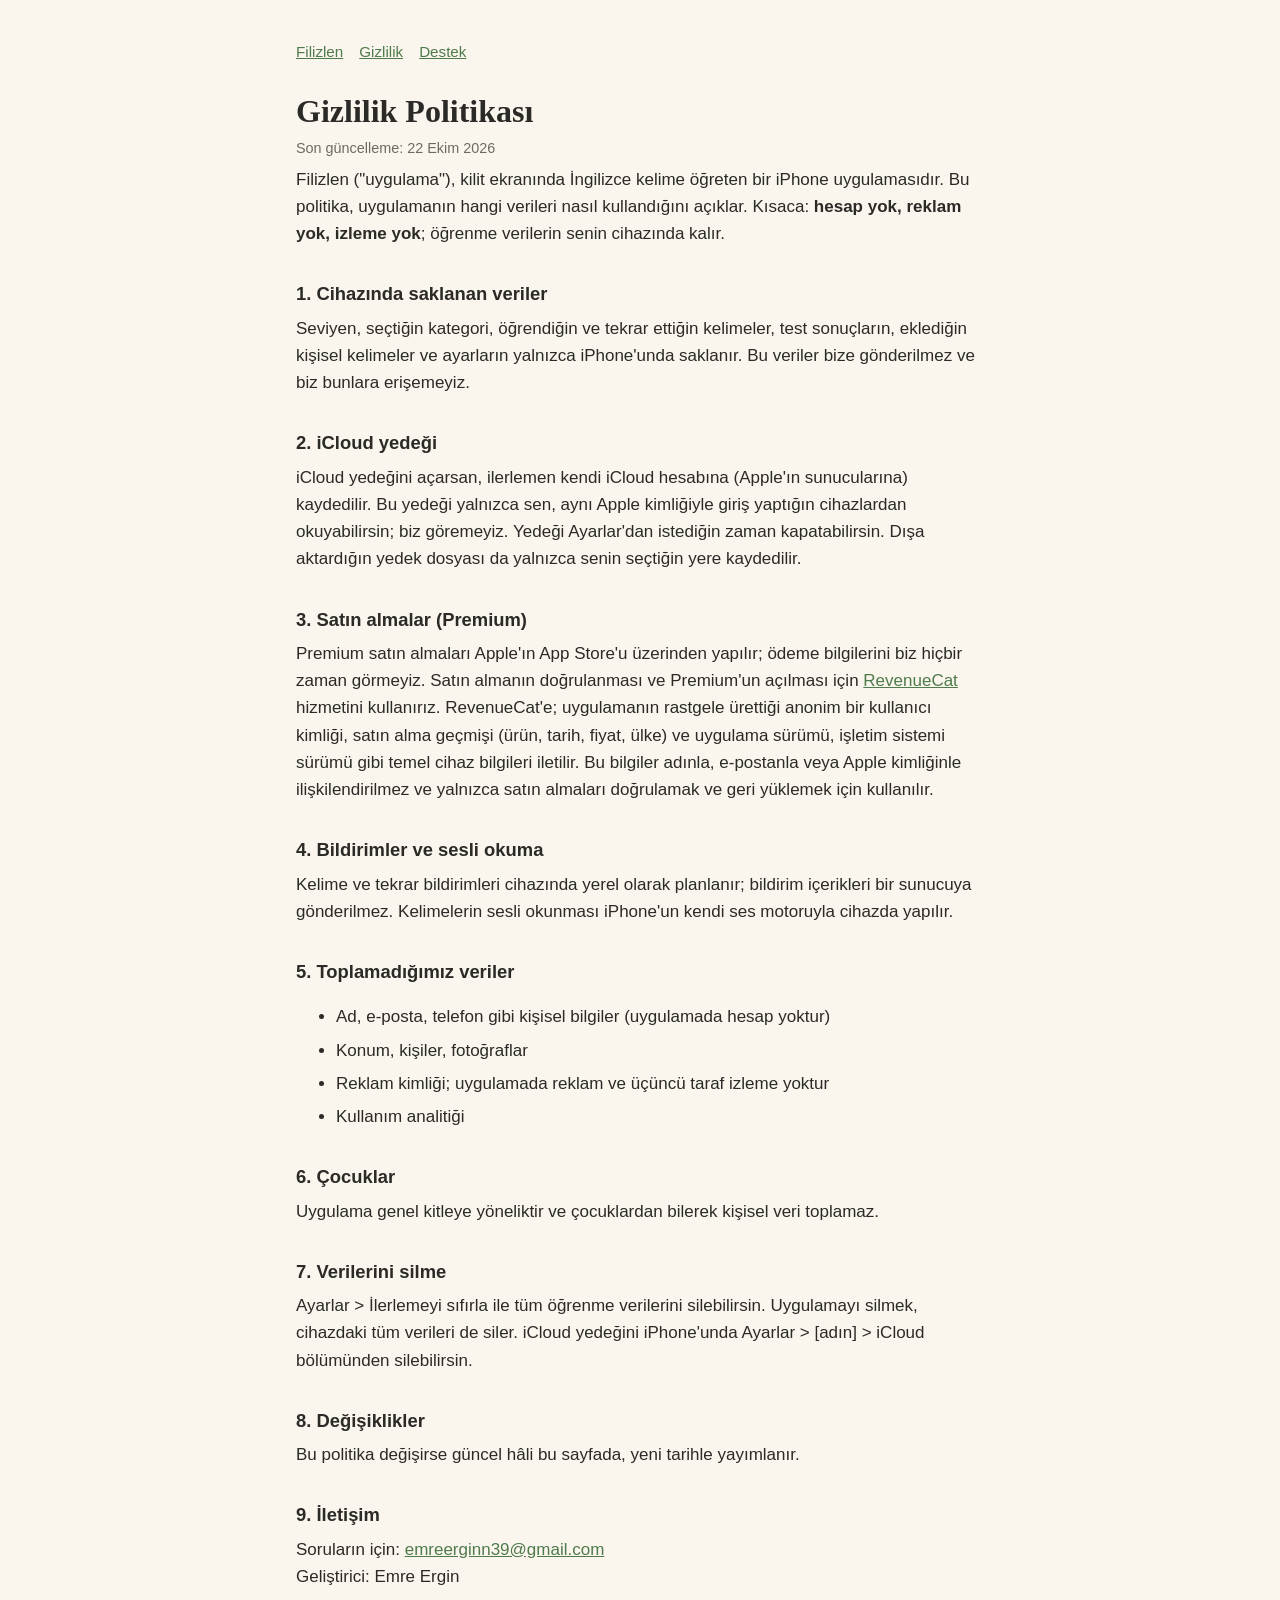
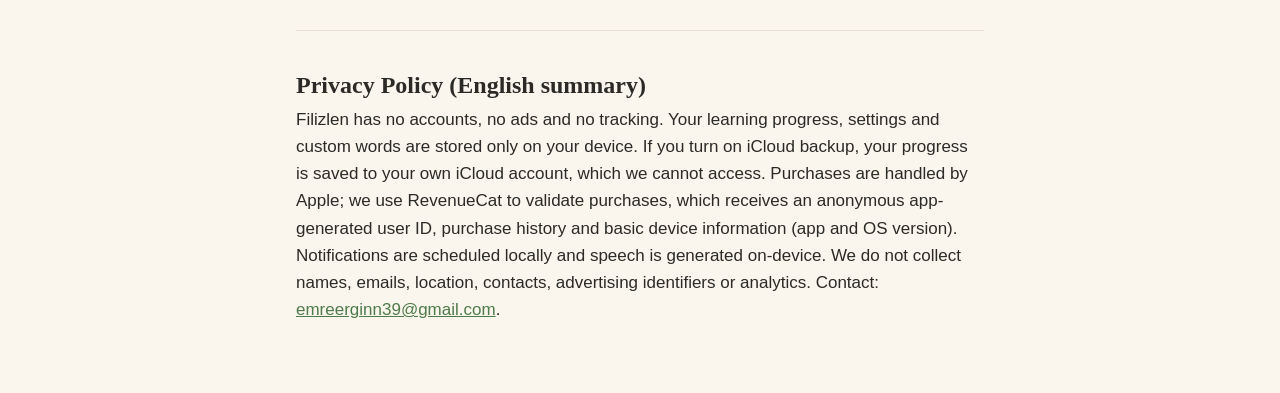
==== gizlilik.html @ adc51e2f "Gizlilik politikası, destek ve tanıtım sayfaları" ====
<!doctype html>
<html lang="tr">
<head>
<meta charset="utf-8">
<meta name="viewport" content="width=device-width,initial-scale=1">
<title>Filizlen · Gizlilik Politikası</title>
<link rel="stylesheet" href="style.css">
</head>
<body>
<main>
<nav><a href="index.html">Filizlen</a><a href="gizlilik.html">Gizlilik</a><a href="destek.html">Destek</a></nav>
<h1>Gizlilik Politikası</h1>
<p class="muted">Son güncelleme: 22 Ekim 2026</p>

<p>Filizlen ("uygulama"), kilit ekranında İngilizce kelime öğreten bir iPhone uygulamasıdır. Bu politika, uygulamanın hangi verileri nasıl kullandığını açıklar. Kısaca: <strong>hesap yok, reklam yok, izleme yok</strong>; öğrenme verilerin senin cihazında kalır.</p>

<h2>1. Cihazında saklanan veriler</h2>
<p>Seviyen, seçtiğin kategori, öğrendiğin ve tekrar ettiğin kelimeler, test sonuçların, eklediğin kişisel kelimeler ve ayarların yalnızca iPhone'unda saklanır. Bu veriler bize gönderilmez ve biz bunlara erişemeyiz.</p>

<h2>2. iCloud yedeği</h2>
<p>iCloud yedeğini açarsan, ilerlemen kendi iCloud hesabına (Apple'ın sunucularına) kaydedilir. Bu yedeği yalnızca sen, aynı Apple kimliğiyle giriş yaptığın cihazlardan okuyabilirsin; biz göremeyiz. Yedeği Ayarlar'dan istediğin zaman kapatabilirsin. Dışa aktardığın yedek dosyası da yalnızca senin seçtiğin yere kaydedilir.</p>

<h2>3. Satın almalar (Premium)</h2>
<p>Premium satın almaları Apple'ın App Store'u üzerinden yapılır; ödeme bilgilerini biz hiçbir zaman görmeyiz. Satın almanın doğrulanması ve Premium'un açılması için <a href="https://www.revenuecat.com/privacy">RevenueCat</a> hizmetini kullanırız. RevenueCat'e; uygulamanın rastgele ürettiği anonim bir kullanıcı kimliği, satın alma geçmişi (ürün, tarih, fiyat, ülke) ve uygulama sürümü, işletim sistemi sürümü gibi temel cihaz bilgileri iletilir. Bu bilgiler adınla, e-postanla veya Apple kimliğinle ilişkilendirilmez ve yalnızca satın almaları doğrulamak ve geri yüklemek için kullanılır.</p>

<h2>4. Bildirimler ve sesli okuma</h2>
<p>Kelime ve tekrar bildirimleri cihazında yerel olarak planlanır; bildirim içerikleri bir sunucuya gönderilmez. Kelimelerin sesli okunması iPhone'un kendi ses motoruyla cihazda yapılır.</p>

<h2>5. Toplamadığımız veriler</h2>
<ul>
<li>Ad, e-posta, telefon gibi kişisel bilgiler (uygulamada hesap yoktur)</li>
<li>Konum, kişiler, fotoğraflar</li>
<li>Reklam kimliği; uygulamada reklam ve üçüncü taraf izleme yoktur</li>
<li>Kullanım analitiği</li>
</ul>

<h2>6. Çocuklar</h2>
<p>Uygulama genel kitleye yöneliktir ve çocuklardan bilerek kişisel veri toplamaz.</p>

<h2>7. Verilerini silme</h2>
<p>Ayarlar &gt; İlerlemeyi sıfırla ile tüm öğrenme verilerini silebilirsin. Uygulamayı silmek, cihazdaki tüm verileri de siler. iCloud yedeğini iPhone'unda Ayarlar &gt; [adın] &gt; iCloud bölümünden silebilirsin.</p>

<h2>8. Değişiklikler</h2>
<p>Bu politika değişirse güncel hâli bu sayfada, yeni tarihle yayımlanır.</p>

<h2>9. İletişim</h2>
<p>Soruların için: <a href="mailto:emreerginn39@gmail.com">emreerginn39@gmail.com</a><br>Geliştirici: Emre Ergin</p>

<hr>
<h1 lang="en" style="font-size:1.5rem">Privacy Policy (English summary)</h1>
<div lang="en">
<p>Filizlen has no accounts, no ads and no tracking. Your learning progress, settings and custom words are stored only on your device. If you turn on iCloud backup, your progress is saved to your own iCloud account, which we cannot access. Purchases are handled by Apple; we use RevenueCat to validate purchases, which receives an anonymous app-generated user ID, purchase history and basic device information (app and OS version). Notifications are scheduled locally and speech is generated on-device. We do not collect names, emails, location, contacts, advertising identifiers or analytics. Contact: <a href="mailto:emreerginn39@gmail.com">emreerginn39@gmail.com</a>.</p>
</div>
</main>
</body>
</html>
---- style.css ----
:root{--bg:#faf6ee;--text:#2b2a26;--muted:#6f6a60;--accent:#4f7a4a;--line:#e6dfd1}
@media (prefers-color-scheme:dark){:root{--bg:#1c1d1a;--text:#ece8df;--muted:#a8a294;--accent:#8fbf86;--line:#34352f}}
*{box-sizing:border-box}
body{margin:0;background:var(--bg);color:var(--text);font:17px/1.6 -apple-system,BlinkMacSystemFont,"Segoe UI",Roboto,sans-serif}
main{max-width:720px;margin:0 auto;padding:40px 16px 64px}
h1{font-family:Georgia,serif;font-size:2rem;line-height:1.2;margin:0 0 4px}
h2{font-size:1.15rem;margin:32px 0 6px}
p,li{margin:6px 0}
.muted{color:var(--muted);font-size:.9rem}
a{color:var(--accent)}
nav{display:flex;gap:16px;flex-wrap:wrap;margin-bottom:28px;font-size:.95rem}
hr{border:0;border-top:1px solid var(--line);margin:40px 0}
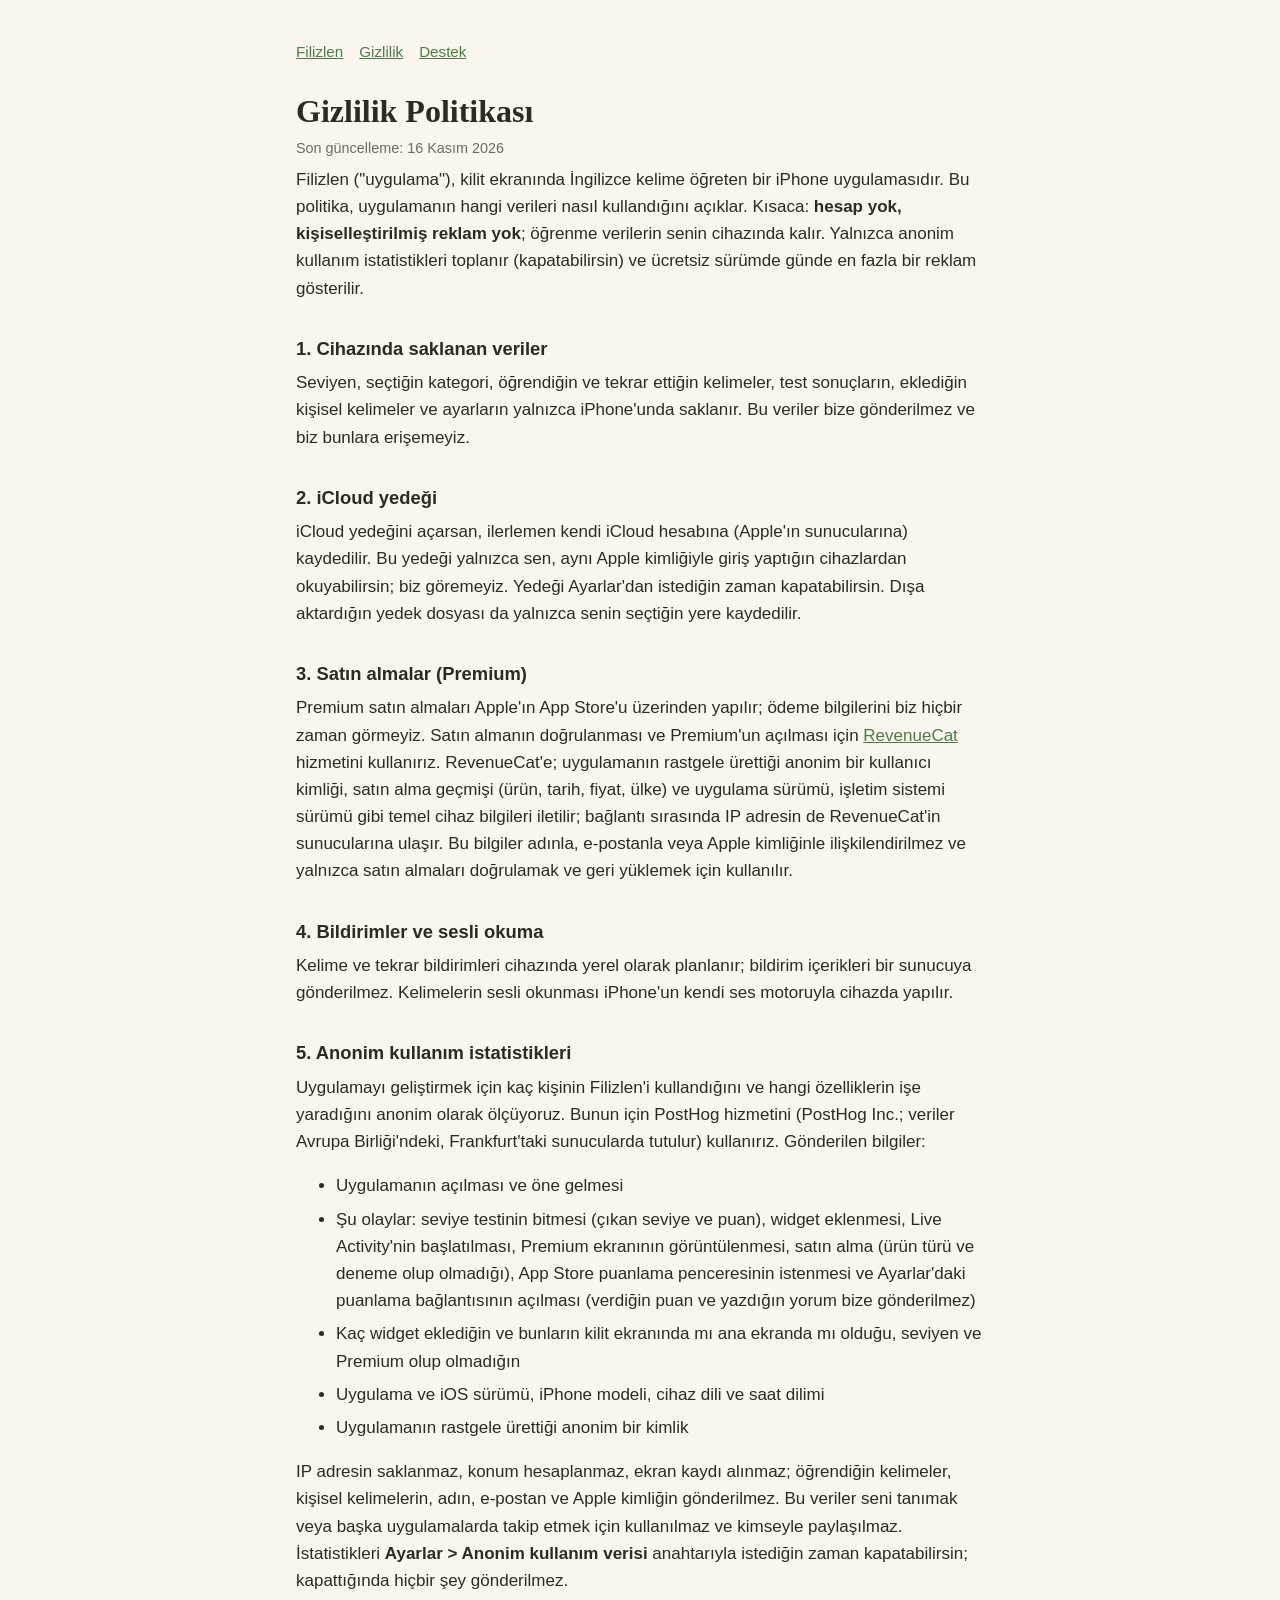
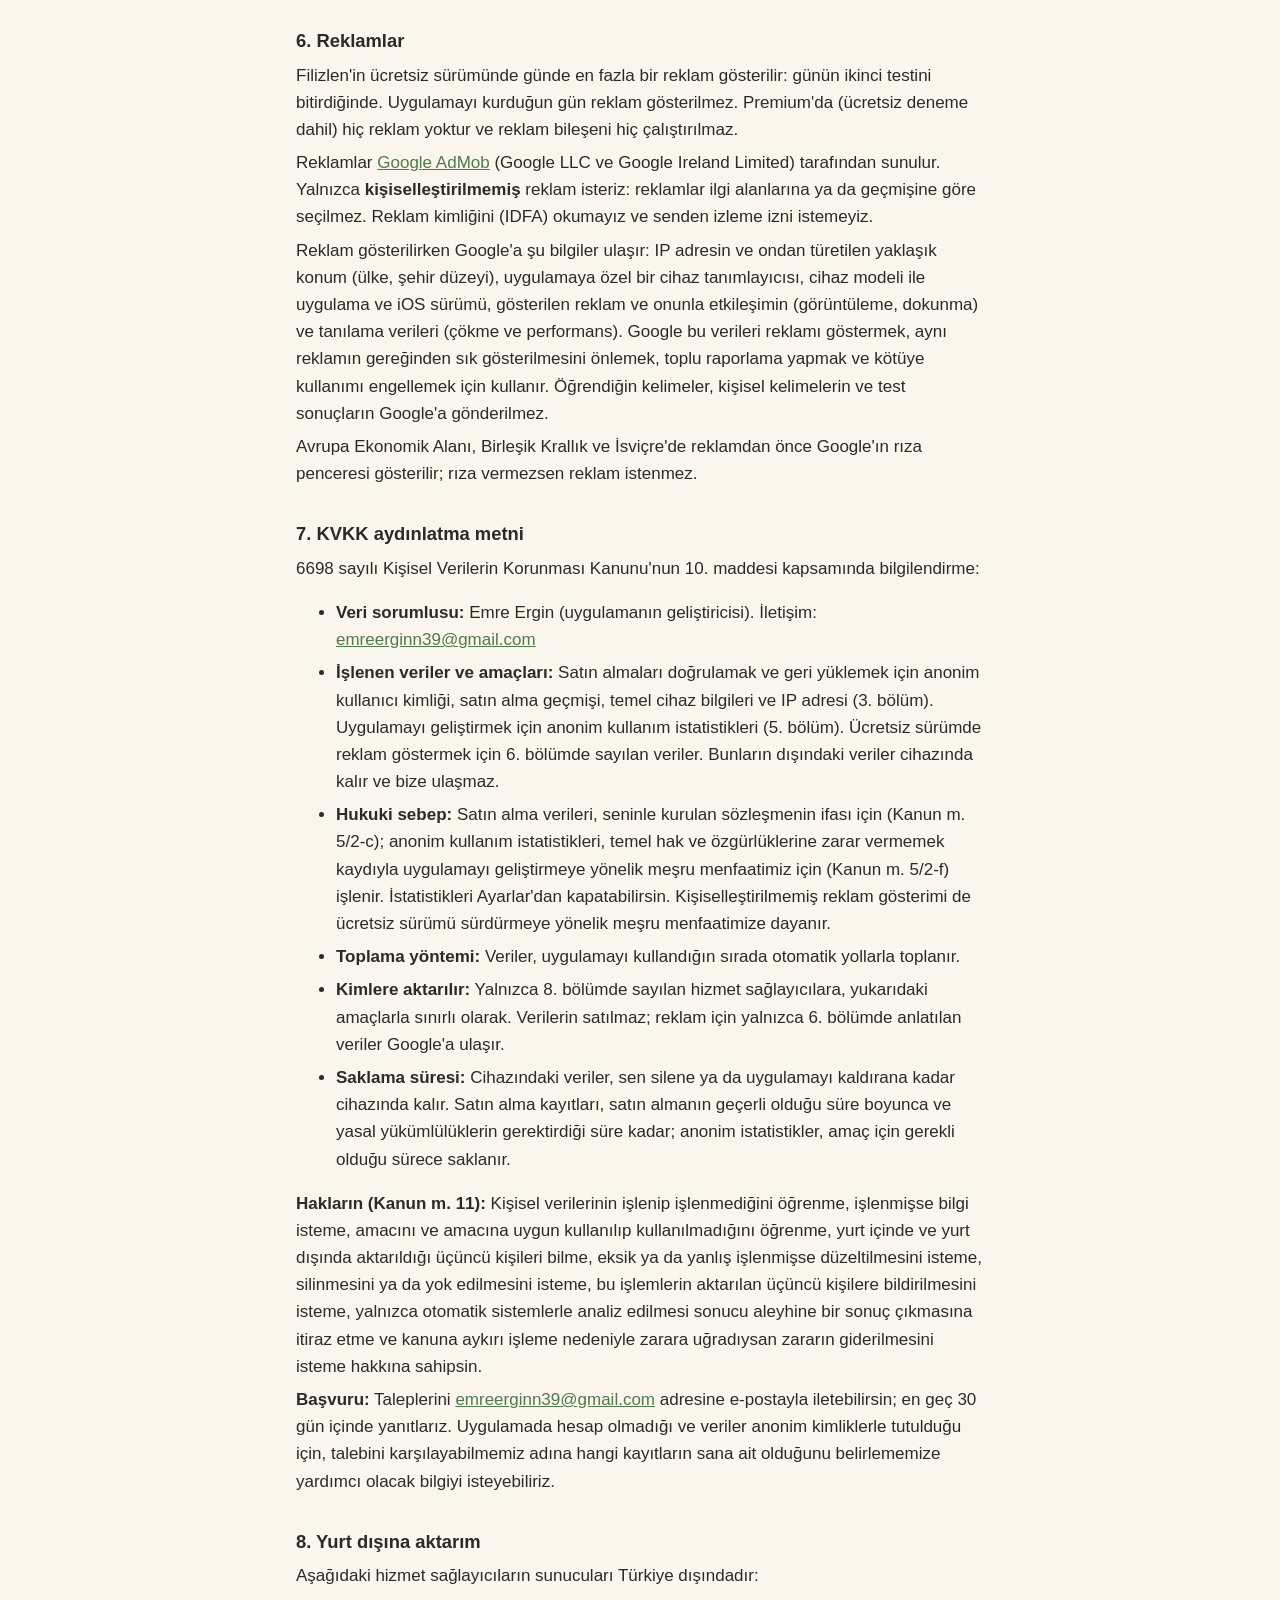
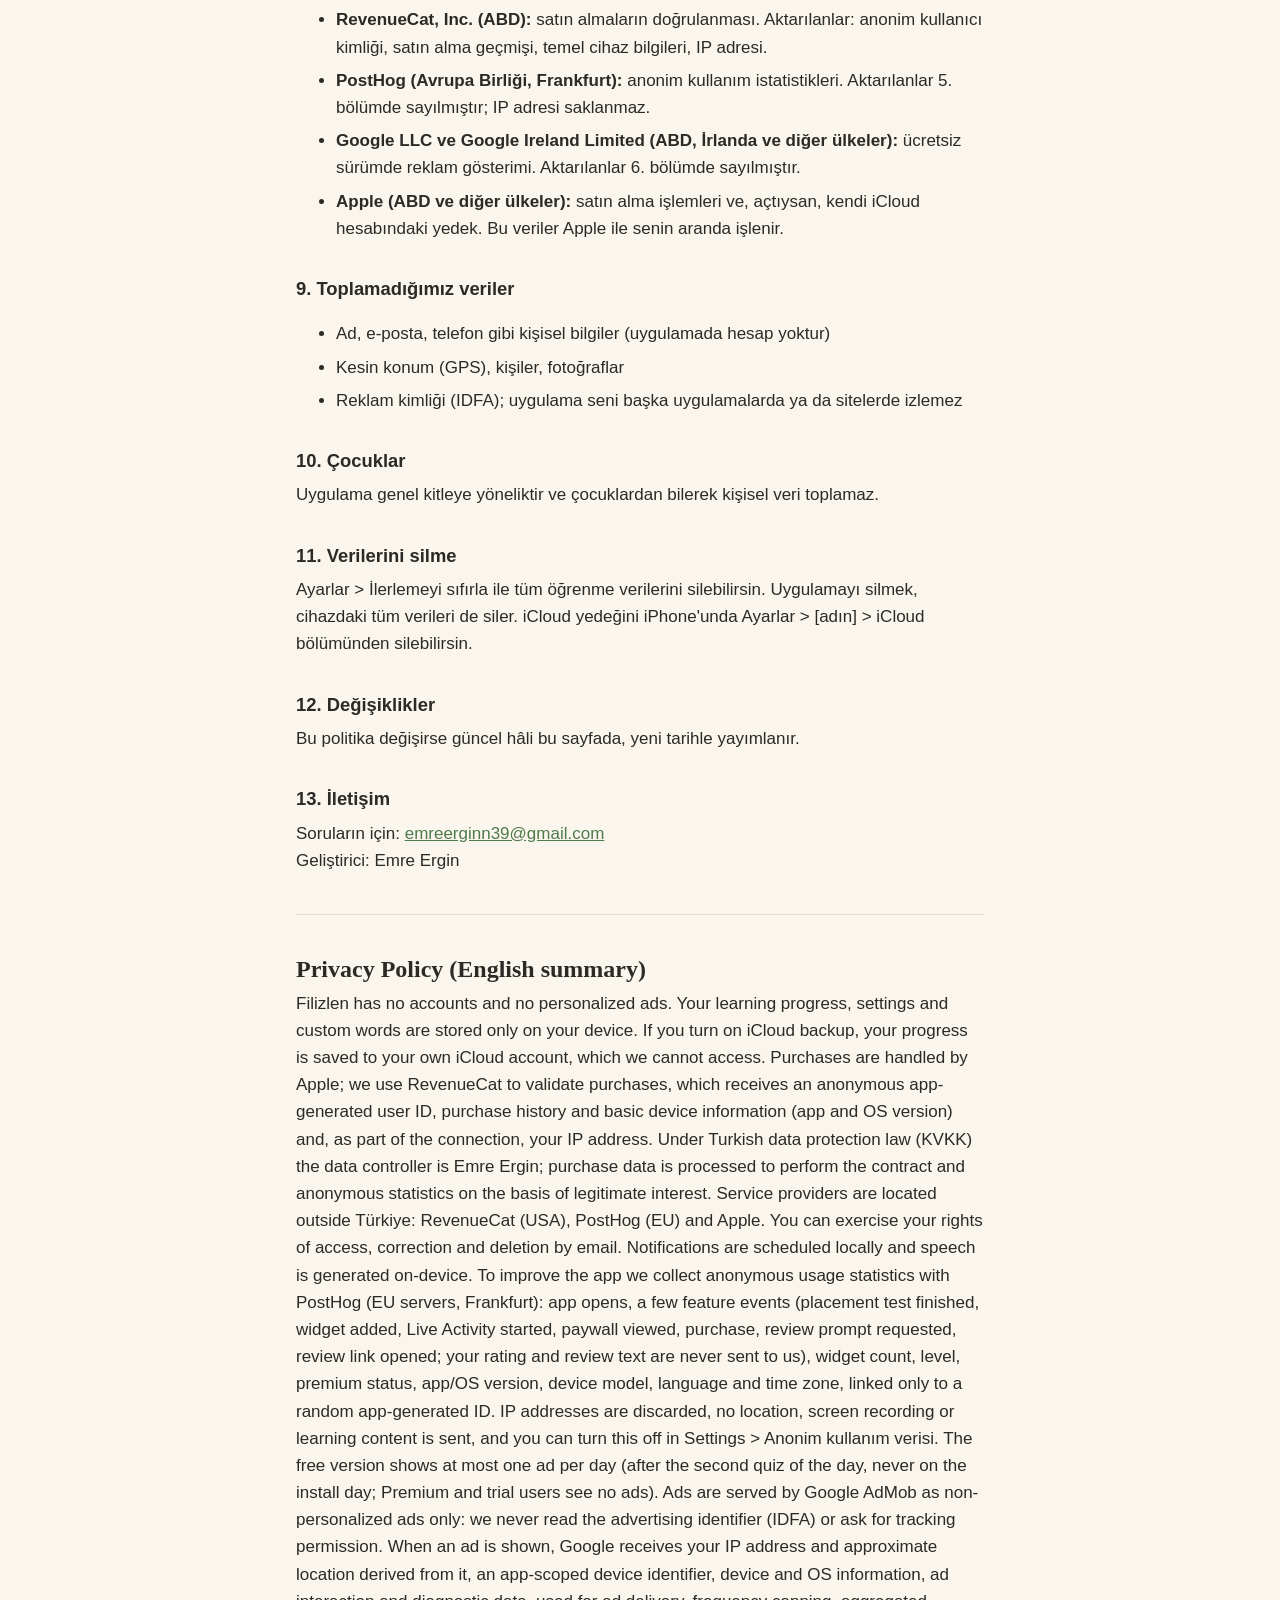
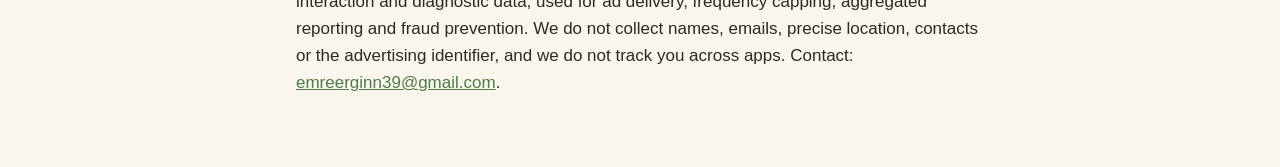
==== commit 96ff7f66: "Gizlilik politikası: 1.1 (analitik, reklamlar, KVKK, yurt dışı aktarım) Co-Authored-By: Claude Opus " ====
--- a/gizlilik.html
+++ b/gizlilik.html
@@ -10,9 +10,9 @@
 <main>
 <nav><a href="index.html">Filizlen</a><a href="gizlilik.html">Gizlilik</a><a href="destek.html">Destek</a></nav>
 <h1>Gizlilik Politikası</h1>
-<p class="muted">Son güncelleme: 22 Ekim 2026</p>
+<p class="muted">Son güncelleme: 16 Kasım 2026</p>
 
-<p>Filizlen ("uygulama"), kilit ekranında İngilizce kelime öğreten bir iPhone uygulamasıdır. Bu politika, uygulamanın hangi verileri nasıl kullandığını açıklar. Kısaca: <strong>hesap yok, reklam yok, izleme yok</strong>; öğrenme verilerin senin cihazında kalır.</p>
+<p>Filizlen ("uygulama"), kilit ekranında İngilizce kelime öğreten bir iPhone uygulamasıdır. Bu politika, uygulamanın hangi verileri nasıl kullandığını açıklar. Kısaca: <strong>hesap yok, kişiselleştirilmiş reklam yok</strong>; öğrenme verilerin senin cihazında kalır. Yalnızca anonim kullanım istatistikleri toplanır (kapatabilirsin) ve ücretsiz sürümde günde en fazla bir reklam gösterilir.</p>
 
 <h2>1. Cihazında saklanan veriler</h2>
 <p>Seviyen, seçtiğin kategori, öğrendiğin ve tekrar ettiğin kelimeler, test sonuçların, eklediğin kişisel kelimeler ve ayarların yalnızca iPhone'unda saklanır. Bu veriler bize gönderilmez ve biz bunlara erişemeyiz.</p>
@@ -21,35 +21,73 @@
 <p>iCloud yedeğini açarsan, ilerlemen kendi iCloud hesabına (Apple'ın sunucularına) kaydedilir. Bu yedeği yalnızca sen, aynı Apple kimliğiyle giriş yaptığın cihazlardan okuyabilirsin; biz göremeyiz. Yedeği Ayarlar'dan istediğin zaman kapatabilirsin. Dışa aktardığın yedek dosyası da yalnızca senin seçtiğin yere kaydedilir.</p>
 
 <h2>3. Satın almalar (Premium)</h2>
-<p>Premium satın almaları Apple'ın App Store'u üzerinden yapılır; ödeme bilgilerini biz hiçbir zaman görmeyiz. Satın almanın doğrulanması ve Premium'un açılması için <a href="https://www.revenuecat.com/privacy">RevenueCat</a> hizmetini kullanırız. RevenueCat'e; uygulamanın rastgele ürettiği anonim bir kullanıcı kimliği, satın alma geçmişi (ürün, tarih, fiyat, ülke) ve uygulama sürümü, işletim sistemi sürümü gibi temel cihaz bilgileri iletilir. Bu bilgiler adınla, e-postanla veya Apple kimliğinle ilişkilendirilmez ve yalnızca satın almaları doğrulamak ve geri yüklemek için kullanılır.</p>
+<p>Premium satın almaları Apple'ın App Store'u üzerinden yapılır; ödeme bilgilerini biz hiçbir zaman görmeyiz. Satın almanın doğrulanması ve Premium'un açılması için <a href="https://www.revenuecat.com/privacy">RevenueCat</a> hizmetini kullanırız. RevenueCat'e; uygulamanın rastgele ürettiği anonim bir kullanıcı kimliği, satın alma geçmişi (ürün, tarih, fiyat, ülke) ve uygulama sürümü, işletim sistemi sürümü gibi temel cihaz bilgileri iletilir; bağlantı sırasında IP adresin de RevenueCat'in sunucularına ulaşır. Bu bilgiler adınla, e-postanla veya Apple kimliğinle ilişkilendirilmez ve yalnızca satın almaları doğrulamak ve geri yüklemek için kullanılır.</p>
 
 <h2>4. Bildirimler ve sesli okuma</h2>
 <p>Kelime ve tekrar bildirimleri cihazında yerel olarak planlanır; bildirim içerikleri bir sunucuya gönderilmez. Kelimelerin sesli okunması iPhone'un kendi ses motoruyla cihazda yapılır.</p>
 
-<h2>5. Toplamadığımız veriler</h2>
+<h2>5. Anonim kullanım istatistikleri</h2>
+<p>Uygulamayı geliştirmek için kaç kişinin Filizlen'i kullandığını ve hangi özelliklerin işe yaradığını anonim olarak ölçüyoruz. Bunun için PostHog hizmetini (PostHog Inc.; veriler Avrupa Birliği'ndeki, Frankfurt'taki sunucularda tutulur) kullanırız. Gönderilen bilgiler:</p>
+<ul>
+<li>Uygulamanın açılması ve öne gelmesi</li>
+<li>Şu olaylar: seviye testinin bitmesi (çıkan seviye ve puan), widget eklenmesi, Live Activity'nin başlatılması, Premium ekranının görüntülenmesi, satın alma (ürün türü ve deneme olup olmadığı), App Store puanlama penceresinin istenmesi ve Ayarlar'daki puanlama bağlantısının açılması (verdiğin puan ve yazdığın yorum bize gönderilmez)</li>
+<li>Kaç widget eklediğin ve bunların kilit ekranında mı ana ekranda mı olduğu, seviyen ve Premium olup olmadığın</li>
+<li>Uygulama ve iOS sürümü, iPhone modeli, cihaz dili ve saat dilimi</li>
+<li>Uygulamanın rastgele ürettiği anonim bir kimlik</li>
+</ul>
+<p>IP adresin saklanmaz, konum hesaplanmaz, ekran kaydı alınmaz; öğrendiğin kelimeler, kişisel kelimelerin, adın, e-postan ve Apple kimliğin gönderilmez. Bu veriler seni tanımak veya başka uygulamalarda takip etmek için kullanılmaz ve kimseyle paylaşılmaz. İstatistikleri <strong>Ayarlar &gt; Anonim kullanım verisi</strong> anahtarıyla istediğin zaman kapatabilirsin; kapattığında hiçbir şey gönderilmez.</p>
+
+<h2>6. Reklamlar</h2>
+<p>Filizlen'in ücretsiz sürümünde günde en fazla bir reklam gösterilir: günün ikinci testini bitirdiğinde. Uygulamayı kurduğun gün reklam gösterilmez. Premium'da (ücretsiz deneme dahil) hiç reklam yoktur ve reklam bileşeni hiç çalıştırılmaz.</p>
+<p>Reklamlar <a href="https://policies.google.com/technologies/partner-sites">Google AdMob</a> (Google LLC ve Google Ireland Limited) tarafından sunulur. Yalnızca <strong>kişiselleştirilmemiş</strong> reklam isteriz: reklamlar ilgi alanlarına ya da geçmişine göre seçilmez. Reklam kimliğini (IDFA) okumayız ve senden izleme izni istemeyiz.</p>
+<p>Reklam gösterilirken Google'a şu bilgiler ulaşır: IP adresin ve ondan türetilen yaklaşık konum (ülke, şehir düzeyi), uygulamaya özel bir cihaz tanımlayıcısı, cihaz modeli ile uygulama ve iOS sürümü, gösterilen reklam ve onunla etkileşimin (görüntüleme, dokunma) ve tanılama verileri (çökme ve performans). Google bu verileri reklamı göstermek, aynı reklamın gereğinden sık gösterilmesini önlemek, toplu raporlama yapmak ve kötüye kullanımı engellemek için kullanır. Öğrendiğin kelimeler, kişisel kelimelerin ve test sonuçların Google'a gönderilmez.</p>
+<p>Avrupa Ekonomik Alanı, Birleşik Krallık ve İsviçre'de reklamdan önce Google'ın rıza penceresi gösterilir; rıza vermezsen reklam istenmez.</p>
+
+<h2>7. KVKK aydınlatma metni</h2>
+<p>6698 sayılı Kişisel Verilerin Korunması Kanunu'nun 10. maddesi kapsamında bilgilendirme:</p>
+<ul>
+<li><strong>Veri sorumlusu:</strong> Emre Ergin (uygulamanın geliştiricisi). İletişim: <a href="mailto:emreerginn39@gmail.com">emreerginn39@gmail.com</a></li>
+<li><strong>İşlenen veriler ve amaçları:</strong> Satın almaları doğrulamak ve geri yüklemek için anonim kullanıcı kimliği, satın alma geçmişi, temel cihaz bilgileri ve IP adresi (3. bölüm). Uygulamayı geliştirmek için anonim kullanım istatistikleri (5. bölüm). Ücretsiz sürümde reklam göstermek için 6. bölümde sayılan veriler. Bunların dışındaki veriler cihazında kalır ve bize ulaşmaz.</li>
+<li><strong>Hukuki sebep:</strong> Satın alma verileri, seninle kurulan sözleşmenin ifası için (Kanun m. 5/2-c); anonim kullanım istatistikleri, temel hak ve özgürlüklerine zarar vermemek kaydıyla uygulamayı geliştirmeye yönelik meşru menfaatimiz için (Kanun m. 5/2-f) işlenir. İstatistikleri Ayarlar'dan kapatabilirsin. Kişiselleştirilmemiş reklam gösterimi de ücretsiz sürümü sürdürmeye yönelik meşru menfaatimize dayanır.</li>
+<li><strong>Toplama yöntemi:</strong> Veriler, uygulamayı kullandığın sırada otomatik yollarla toplanır.</li>
+<li><strong>Kimlere aktarılır:</strong> Yalnızca 8. bölümde sayılan hizmet sağlayıcılara, yukarıdaki amaçlarla sınırlı olarak. Verilerin satılmaz; reklam için yalnızca 6. bölümde anlatılan veriler Google'a ulaşır.</li>
+<li><strong>Saklama süresi:</strong> Cihazındaki veriler, sen silene ya da uygulamayı kaldırana kadar cihazında kalır. Satın alma kayıtları, satın almanın geçerli olduğu süre boyunca ve yasal yükümlülüklerin gerektirdiği süre kadar; anonim istatistikler, amaç için gerekli olduğu sürece saklanır.</li>
+</ul>
+<p><strong>Hakların (Kanun m. 11):</strong> Kişisel verilerinin işlenip işlenmediğini öğrenme, işlenmişse bilgi isteme, amacını ve amacına uygun kullanılıp kullanılmadığını öğrenme, yurt içinde ve yurt dışında aktarıldığı üçüncü kişileri bilme, eksik ya da yanlış işlenmişse düzeltilmesini isteme, silinmesini ya da yok edilmesini isteme, bu işlemlerin aktarılan üçüncü kişilere bildirilmesini isteme, yalnızca otomatik sistemlerle analiz edilmesi sonucu aleyhine bir sonuç çıkmasına itiraz etme ve kanuna aykırı işleme nedeniyle zarara uğradıysan zararın giderilmesini isteme hakkına sahipsin.</p>
+<p><strong>Başvuru:</strong> Taleplerini <a href="mailto:emreerginn39@gmail.com">emreerginn39@gmail.com</a> adresine e-postayla iletebilirsin; en geç 30 gün içinde yanıtlarız. Uygulamada hesap olmadığı ve veriler anonim kimliklerle tutulduğu için, talebini karşılayabilmemiz adına hangi kayıtların sana ait olduğunu belirlememize yardımcı olacak bilgiyi isteyebiliriz.</p>
+
+<h2>8. Yurt dışına aktarım</h2>
+<p>Aşağıdaki hizmet sağlayıcıların sunucuları Türkiye dışındadır:</p>
+<ul>
+<li><strong>RevenueCat, Inc. (ABD):</strong> satın almaların doğrulanması. Aktarılanlar: anonim kullanıcı kimliği, satın alma geçmişi, temel cihaz bilgileri, IP adresi.</li>
+<li><strong>PostHog (Avrupa Birliği, Frankfurt):</strong> anonim kullanım istatistikleri. Aktarılanlar 5. bölümde sayılmıştır; IP adresi saklanmaz.</li>
+<li><strong>Google LLC ve Google Ireland Limited (ABD, İrlanda ve diğer ülkeler):</strong> ücretsiz sürümde reklam gösterimi. Aktarılanlar 6. bölümde sayılmıştır.</li>
+<li><strong>Apple (ABD ve diğer ülkeler):</strong> satın alma işlemleri ve, açtıysan, kendi iCloud hesabındaki yedek. Bu veriler Apple ile senin aranda işlenir.</li>
+</ul>
+
+<h2>9. Toplamadığımız veriler</h2>
 <ul>
 <li>Ad, e-posta, telefon gibi kişisel bilgiler (uygulamada hesap yoktur)</li>
-<li>Konum, kişiler, fotoğraflar</li>
-<li>Reklam kimliği; uygulamada reklam ve üçüncü taraf izleme yoktur</li>
-<li>Kullanım analitiği</li>
+<li>Kesin konum (GPS), kişiler, fotoğraflar</li>
+<li>Reklam kimliği (IDFA); uygulama seni başka uygulamalarda ya da sitelerde izlemez</li>
 </ul>
 
-<h2>6. Çocuklar</h2>
+<h2>10. Çocuklar</h2>
 <p>Uygulama genel kitleye yöneliktir ve çocuklardan bilerek kişisel veri toplamaz.</p>
 
-<h2>7. Verilerini silme</h2>
+<h2>11. Verilerini silme</h2>
 <p>Ayarlar &gt; İlerlemeyi sıfırla ile tüm öğrenme verilerini silebilirsin. Uygulamayı silmek, cihazdaki tüm verileri de siler. iCloud yedeğini iPhone'unda Ayarlar &gt; [adın] &gt; iCloud bölümünden silebilirsin.</p>
 
-<h2>8. Değişiklikler</h2>
+<h2>12. Değişiklikler</h2>
 <p>Bu politika değişirse güncel hâli bu sayfada, yeni tarihle yayımlanır.</p>
 
-<h2>9. İletişim</h2>
+<h2>13. İletişim</h2>
 <p>Soruların için: <a href="mailto:emreerginn39@gmail.com">emreerginn39@gmail.com</a><br>Geliştirici: Emre Ergin</p>
 
 <hr>
 <h1 lang="en" style="font-size:1.5rem">Privacy Policy (English summary)</h1>
 <div lang="en">
-<p>Filizlen has no accounts, no ads and no tracking. Your learning progress, settings and custom words are stored only on your device. If you turn on iCloud backup, your progress is saved to your own iCloud account, which we cannot access. Purchases are handled by Apple; we use RevenueCat to validate purchases, which receives an anonymous app-generated user ID, purchase history and basic device information (app and OS version). Notifications are scheduled locally and speech is generated on-device. We do not collect names, emails, location, contacts, advertising identifiers or analytics. Contact: <a href="mailto:emreerginn39@gmail.com">emreerginn39@gmail.com</a>.</p>
+<p>Filizlen has no accounts and no personalized ads. Your learning progress, settings and custom words are stored only on your device. If you turn on iCloud backup, your progress is saved to your own iCloud account, which we cannot access. Purchases are handled by Apple; we use RevenueCat to validate purchases, which receives an anonymous app-generated user ID, purchase history and basic device information (app and OS version) and, as part of the connection, your IP address. Under Turkish data protection law (KVKK) the data controller is Emre Ergin; purchase data is processed to perform the contract and anonymous statistics on the basis of legitimate interest. Service providers are located outside Türkiye: RevenueCat (USA), PostHog (EU) and Apple. You can exercise your rights of access, correction and deletion by email. Notifications are scheduled locally and speech is generated on-device. To improve the app we collect anonymous usage statistics with PostHog (EU servers, Frankfurt): app opens, a few feature events (placement test finished, widget added, Live Activity started, paywall viewed, purchase, review prompt requested, review link opened; your rating and review text are never sent to us), widget count, level, premium status, app/OS version, device model, language and time zone, linked only to a random app-generated ID. IP addresses are discarded, no location, screen recording or learning content is sent, and you can turn this off in Settings &gt; Anonim kullanım verisi. The free version shows at most one ad per day (after the second quiz of the day, never on the install day; Premium and trial users see no ads). Ads are served by Google AdMob as non-personalized ads only: we never read the advertising identifier (IDFA) or ask for tracking permission. When an ad is shown, Google receives your IP address and approximate location derived from it, an app-scoped device identifier, device and OS information, ad interaction and diagnostic data, used for ad delivery, frequency capping, aggregated reporting and fraud prevention. We do not collect names, emails, precise location, contacts or the advertising identifier, and we do not track you across apps. Contact: <a href="mailto:emreerginn39@gmail.com">emreerginn39@gmail.com</a>.</p>
 </div>
 </main>
 </body>
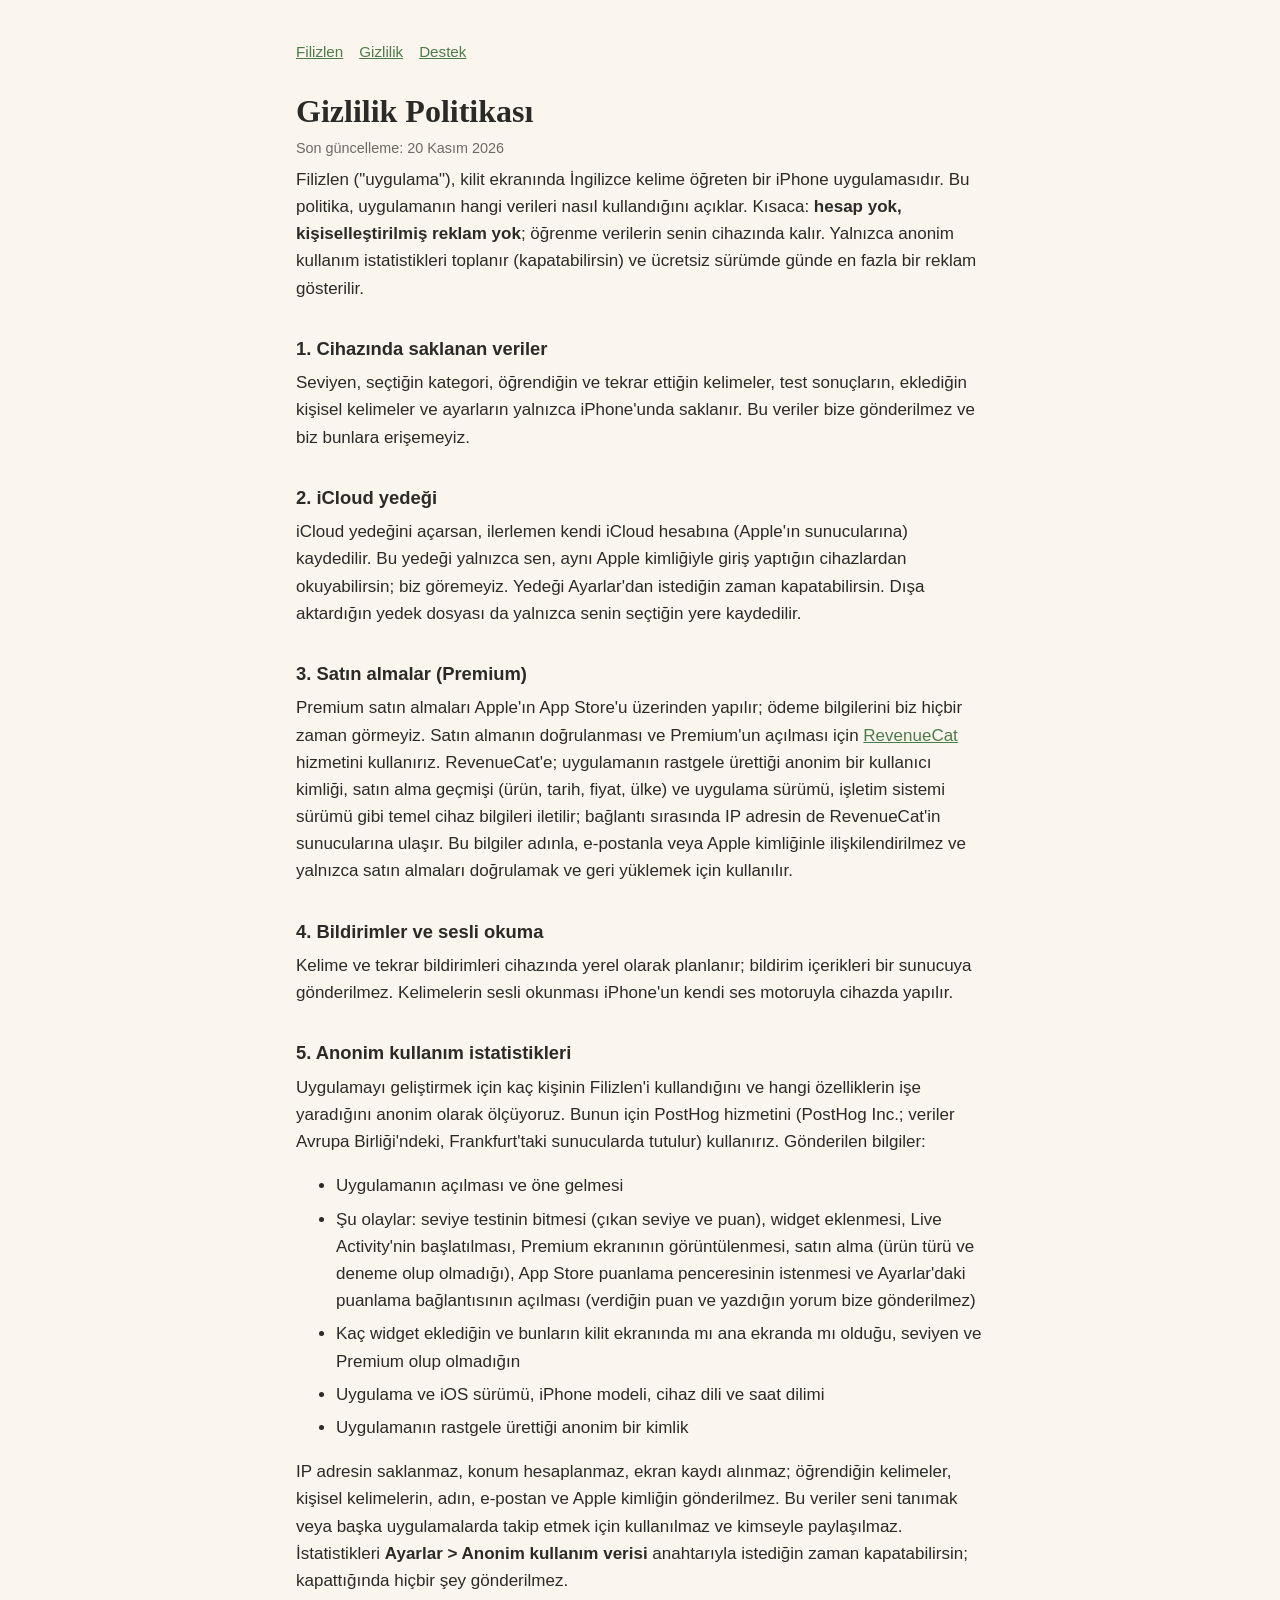
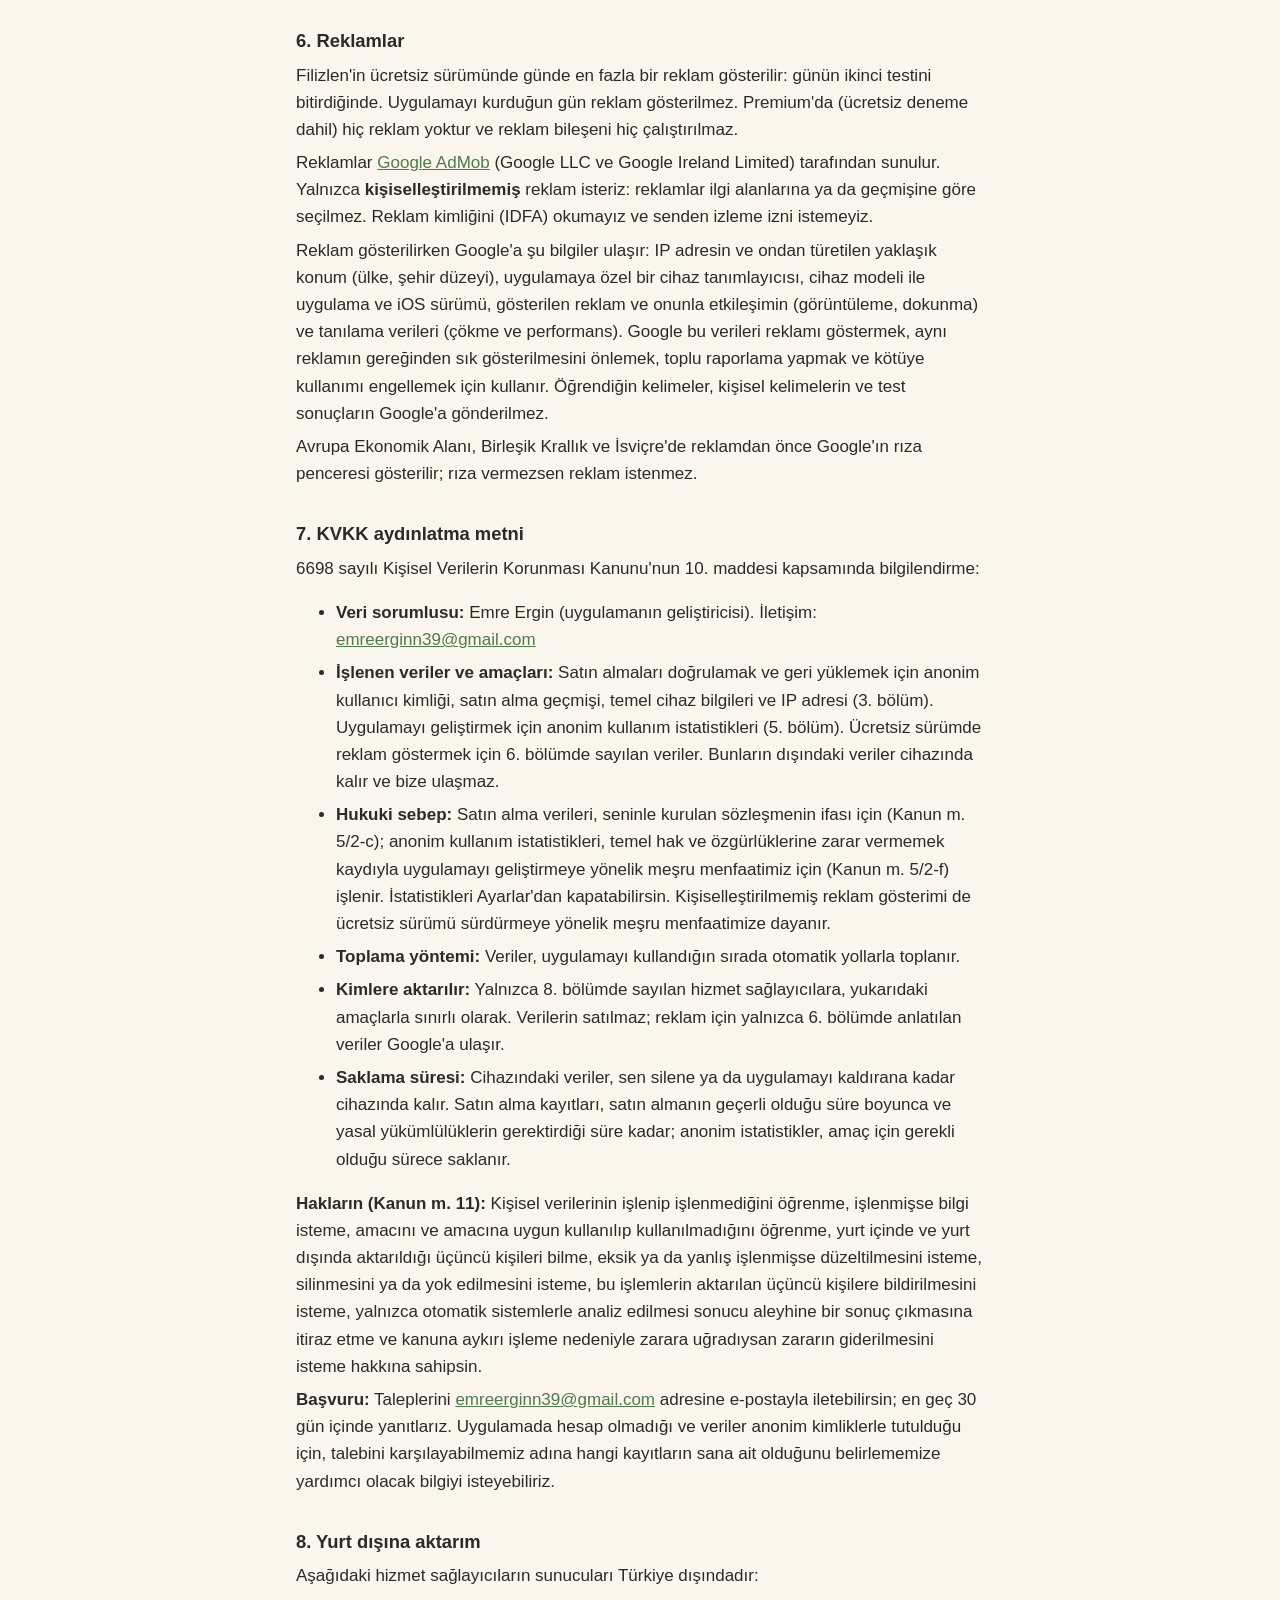
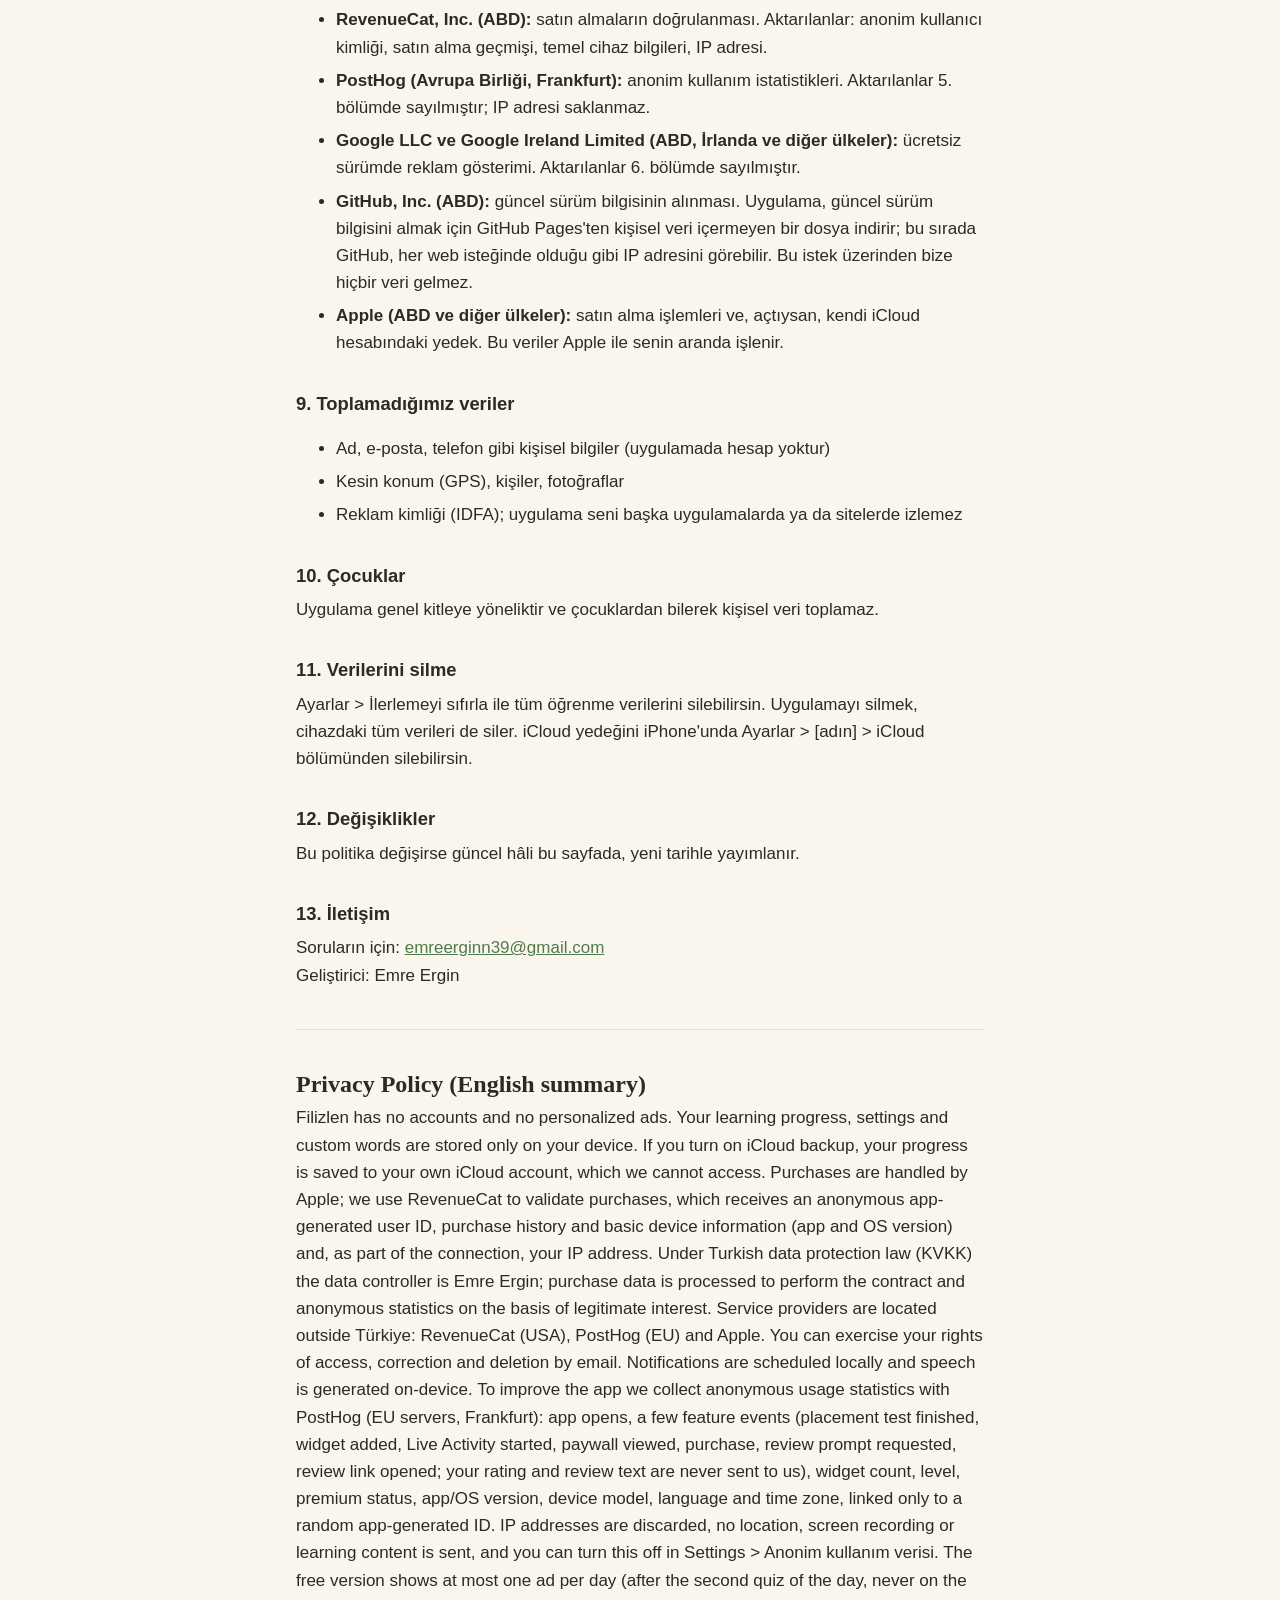
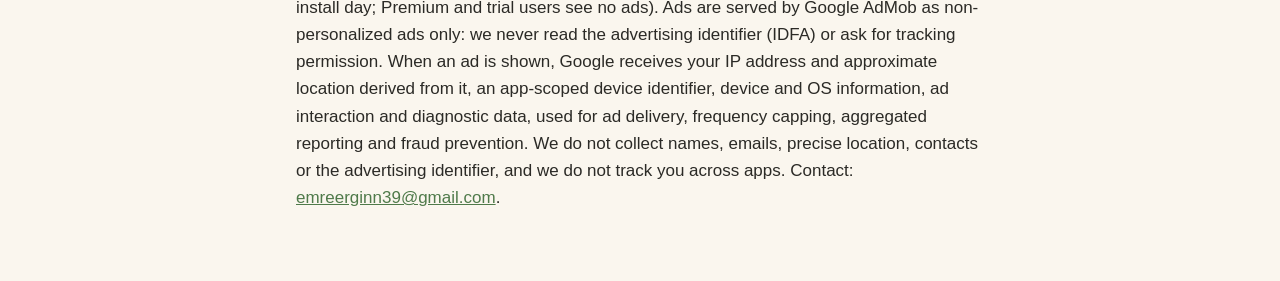
==== commit 51236c93: "Guncelleme kontrolu: config.json + gizlilik politikasina GitHub satiri Co-Authored-By: Claude Opus 5" ====
--- a/gizlilik.html
+++ b/gizlilik.html
@@ -10,7 +10,7 @@
 <main>
 <nav><a href="index.html">Filizlen</a><a href="gizlilik.html">Gizlilik</a><a href="destek.html">Destek</a></nav>
 <h1>Gizlilik Politikası</h1>
-<p class="muted">Son güncelleme: 16 Kasım 2026</p>
+<p class="muted">Son güncelleme: 20 Kasım 2026</p>
 
 <p>Filizlen ("uygulama"), kilit ekranında İngilizce kelime öğreten bir iPhone uygulamasıdır. Bu politika, uygulamanın hangi verileri nasıl kullandığını açıklar. Kısaca: <strong>hesap yok, kişiselleştirilmiş reklam yok</strong>; öğrenme verilerin senin cihazında kalır. Yalnızca anonim kullanım istatistikleri toplanır (kapatabilirsin) ve ücretsiz sürümde günde en fazla bir reklam gösterilir.</p>
 
@@ -62,6 +62,7 @@
 <li><strong>RevenueCat, Inc. (ABD):</strong> satın almaların doğrulanması. Aktarılanlar: anonim kullanıcı kimliği, satın alma geçmişi, temel cihaz bilgileri, IP adresi.</li>
 <li><strong>PostHog (Avrupa Birliği, Frankfurt):</strong> anonim kullanım istatistikleri. Aktarılanlar 5. bölümde sayılmıştır; IP adresi saklanmaz.</li>
 <li><strong>Google LLC ve Google Ireland Limited (ABD, İrlanda ve diğer ülkeler):</strong> ücretsiz sürümde reklam gösterimi. Aktarılanlar 6. bölümde sayılmıştır.</li>
+<li><strong>GitHub, Inc. (ABD):</strong> güncel sürüm bilgisinin alınması. Uygulama, güncel sürüm bilgisini almak için GitHub Pages'ten kişisel veri içermeyen bir dosya indirir; bu sırada GitHub, her web isteğinde olduğu gibi IP adresini görebilir. Bu istek üzerinden bize hiçbir veri gelmez.</li>
 <li><strong>Apple (ABD ve diğer ülkeler):</strong> satın alma işlemleri ve, açtıysan, kendi iCloud hesabındaki yedek. Bu veriler Apple ile senin aranda işlenir.</li>
 </ul>
 
